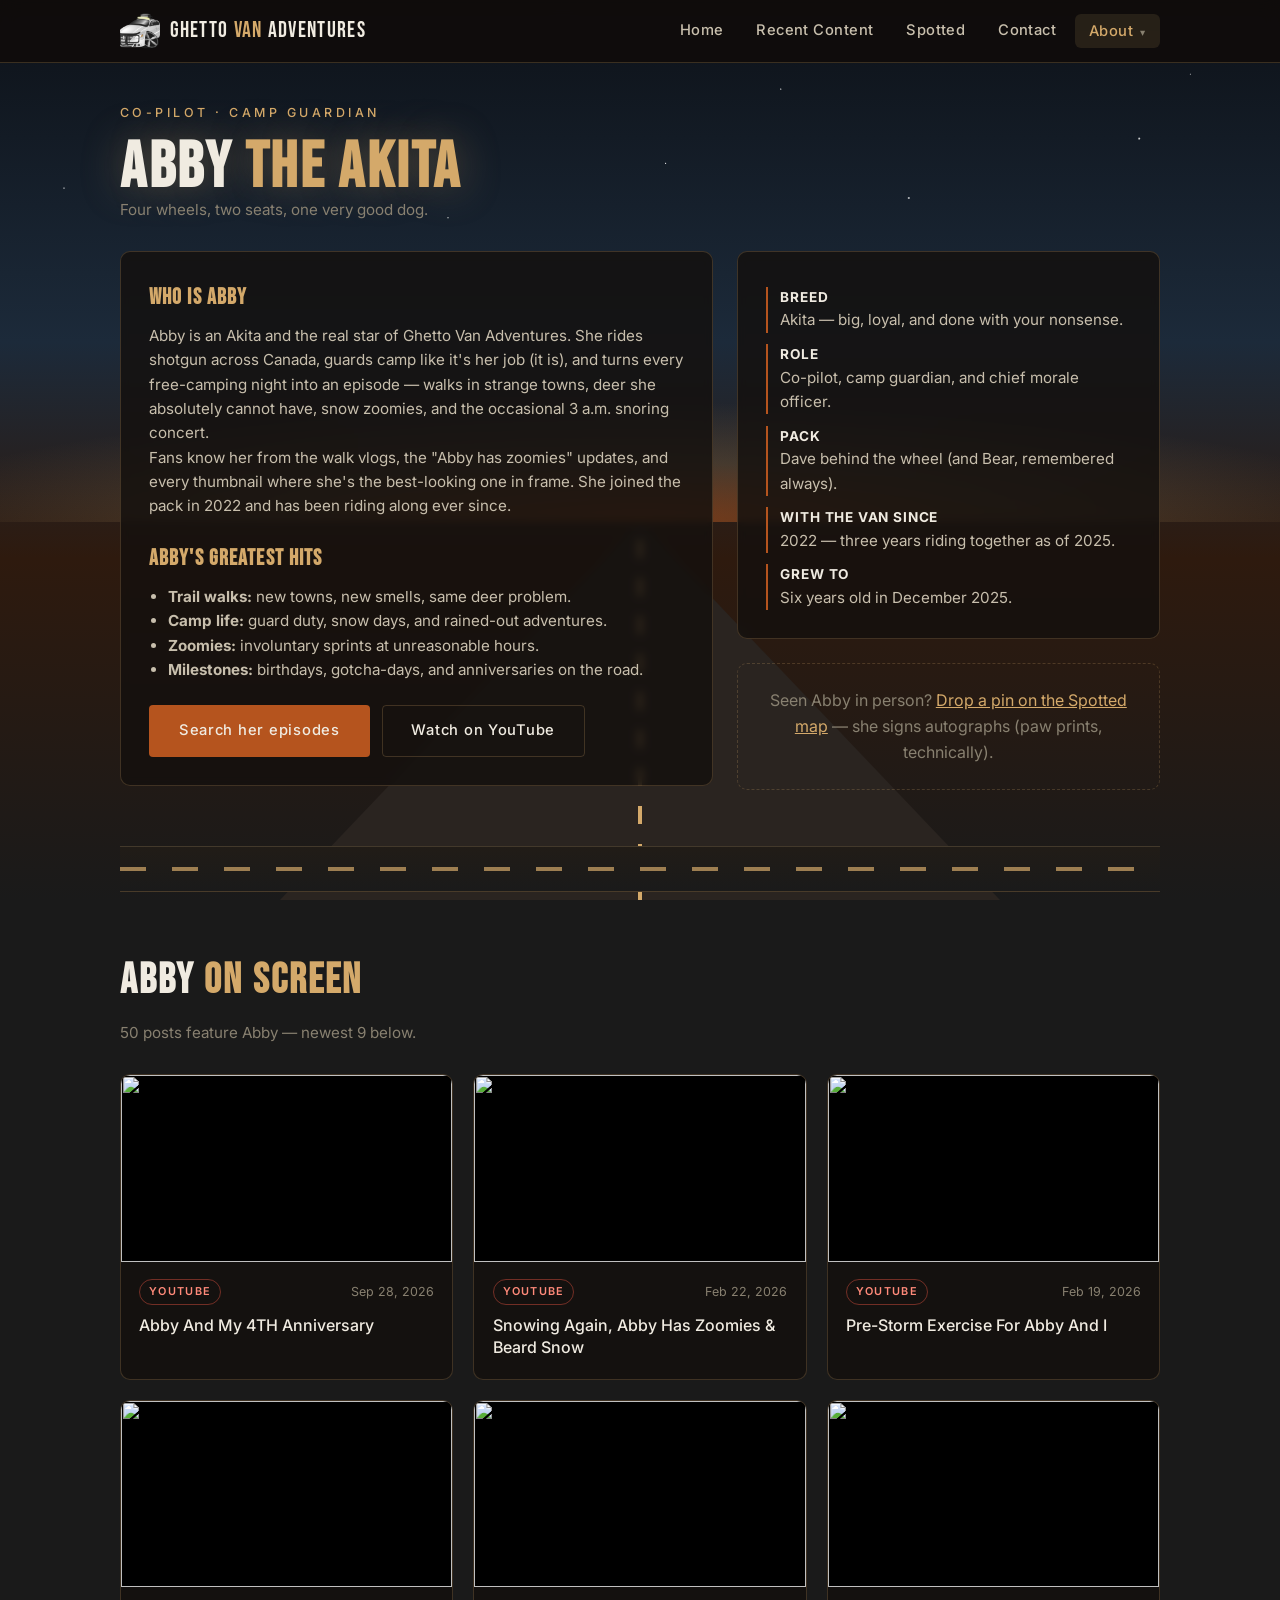
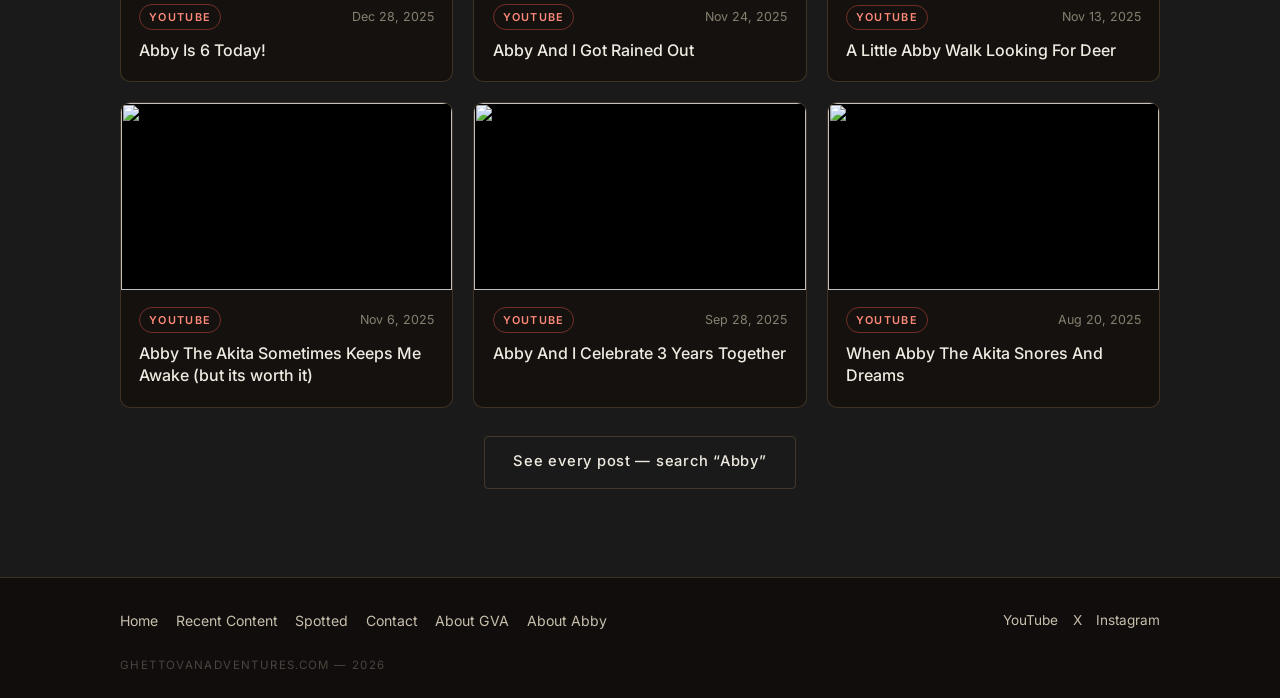
==== abby.html @ 5d5f2909 "Add feed search, Abby page, and About submenu - Recent Content: live search across titles/captions, " ====
<!DOCTYPE html>
<html lang="en">
<head>
  <meta charset="UTF-8" />
  <meta name="viewport" content="width=device-width, initial-scale=1.0" />
  <title>Abby the Akita — Ghetto Van Adventures</title>
  <meta name="description" content="Meet Abby the Akita — co-pilot, camp guardian and fan favourite of Ghetto Van Adventures, plus her best episodes from the road." />
  <link rel="preconnect" href="https://fonts.googleapis.com" />
  <link rel="preconnect" href="https://fonts.gstatic.com" crossorigin />
  <link href="https://fonts.googleapis.com/css2?family=Bebas+Neue&family=Inter:wght@400;500;600&display=swap" rel="stylesheet" />
  <link rel="stylesheet" href="assets/css/style.css" />
  <link rel="preconnect" href="https://i.ytimg.com" />
  <link rel="preload" href="posts.json" as="fetch" crossorigin />
</head>
<body>

  <!-- Moving road background, shared across the whole site -->
  <div class="road" aria-hidden="true">
    <div class="stars"></div>
    <div class="horizon"></div>
    <div class="tarmac"></div>
    <div class="dashes"></div>
  </div>

  <header class="site-header">
    <nav class="nav" aria-label="Main navigation">
      <a class="brand" href="index.html">
        <img src="logo-gva-small.png" alt="Ghetto Van Adventures logo" width="40" height="40" />
        <span>Ghetto <em>Van</em> Adventures</span>
      </a>
      <button class="nav-toggle" aria-expanded="false" aria-label="Toggle menu">&#9776;</button>
      <ul class="nav-links">
        <li><a href="index.html">Home</a></li>
        <li><a href="recent.html">Recent Content</a></li>
        <li><a href="spotted.html">Spotted</a></li>
        <li><a href="contact.html">Contact</a></li>
        <li class="has-sub">
          <button type="button" class="sub-toggle is-active" aria-expanded="false">About <span class="caret" aria-hidden="true">&#9662;</span></button>
          <ul class="sub-menu">
            <li><a href="about.html">About GVA</a></li>
            <li><a href="abby.html" aria-current="page">About Abby</a></li>
          </ul>
        </li>
      </ul>
    </nav>
  </header>

  <div class="page">
    <main class="wrap">
      <section class="block">
        <p class="kicker">Co-pilot · Camp guardian</p>
        <h1 class="display" style="font-size:clamp(2.6rem,7vw,4rem)">Abby <span>The Akita</span></h1>
        <p class="section-sub">Four wheels, two seats, one very good dog.</p>

        <div class="about-grid">
          <div class="panel">
            <h3>Who is Abby</h3>
            <p>
              Abby is an Akita and the real star of Ghetto Van Adventures. She rides
              shotgun across Canada, guards camp like it's her job (it is), and turns
              every free-camping night into an episode — walks in strange towns,
              deer she absolutely cannot have, snow zoomies, and the occasional
              3 a.m. snoring concert.
            </p>
            <p>
              Fans know her from the walk vlogs, the "Abby has zoomies" updates, and
              every thumbnail where she's the best-looking one in frame. She joined
              the pack in 2022 and has been riding along ever since.
            </p>
            <h3>Abby's greatest hits</h3>
            <ul>
              <li><strong>Trail walks:</strong> new towns, new smells, same deer problem.</li>
              <li><strong>Camp life:</strong> guard duty, snow days, and rained-out adventures.</li>
              <li><strong>Zoomies:</strong> involuntary sprints at unreasonable hours.</li>
              <li><strong>Milestones:</strong> birthdays, gotcha-days, and anniversaries on the road.</li>
            </ul>
            <div class="btn-row" style="justify-content:flex-start;margin-top:1.4rem">
              <a class="btn btn-primary" href="recent.html?q=Abby">Search her episodes</a>
              <a class="btn btn-ghost" href="https://www.youtube.com/@ghettovanadventures" target="_blank" rel="noopener noreferrer">Watch on YouTube</a>
            </div>
          </div>
          <div>
            <div class="panel">
              <ul class="fact-list">
                <li><strong>Breed</strong>Akita — big, loyal, and done with your nonsense.</li>
                <li><strong>Role</strong>Co-pilot, camp guardian, and chief morale officer.</li>
                <li><strong>Pack</strong>Dave behind the wheel (and Bear, remembered always).</li>
                <li><strong>With the van since</strong>2022 — three years riding together as of 2025.</li>
                <li><strong>Grew to</strong>Six years old in December 2025.</li>
              </ul>
            </div>
            <div class="coming-soon">
              Seen Abby in person? <a href="spotted.html">Drop a pin on the Spotted map</a> —
              she signs autographs (paw prints, technically).
            </div>
          </div>
        </div>
      </section>

      <div class="road-strip" aria-hidden="true"></div>

      <section class="block">
        <h2 class="section-title">Abby <span>On Screen</span></h2>
        <p class="section-sub" id="abby-count">Loading her episodes…</p>
        <div class="feed-grid" id="abby-grid" aria-live="polite">
          <div class="feed-empty">Loading Abby's episodes from the road…</div>
        </div>
        <div class="btn-row" style="margin-top:1.75rem">
          <a class="btn btn-ghost" href="recent.html?q=Abby">See every post — search &ldquo;Abby&rdquo;</a>
        </div>
      </section>
    </main>
  </div>

  <footer class="site-footer">
    <div class="footer-inner">
      <nav aria-label="Footer">
        <a href="index.html">Home</a>
        <a href="recent.html">Recent Content</a>
        <a href="spotted.html">Spotted</a>
        <a href="contact.html">Contact</a>
        <a href="about.html">About GVA</a>
        <a href="abby.html" aria-current="page">About Abby</a>
      </nav>
      <div class="footer-social">
        <a href="https://www.youtube.com/@ghettovanadventures" target="_blank" rel="noopener noreferrer">YouTube</a>
        <a href="https://x.com/ghetto_van" target="_blank" rel="noopener noreferrer">X</a>
        <a href="https://www.instagram.com/ghettovanadventures/" target="_blank" rel="noopener noreferrer">Instagram</a>
      </div>
      <p class="copyright">GhettoVanAdventures.com &mdash; <span data-year>2026</span></p>
    </div>
  </footer>

  <script src="assets/js/site.js"></script>
  <script src="assets/js/abby.js"></script>
</body>
</html>
---- assets/css/style.css ----
/* ============================================================
   Ghetto Van Adventures — shared stylesheet
   Palette + moving-road motif carried over from the original
   single-page site. Add new pages by copying the header/footer
   blocks in index.html and linking them in the <nav> below.
   ============================================================ */

*, *::before, *::after { box-sizing: border-box; margin: 0; padding: 0; }

:root {
  --dust:     #D4A96A;   /* worn desert amber */
  --rust:     #B5541E;   /* road-sign rust */
  --rust-hi:  #cc6025;
  --asphalt:  #1A1A1A;   /* night highway */
  --panel:    rgba(20, 17, 14, 0.82);
  --panel-solid: #211c17;
  --offwhite: #F0EBE1;   /* sun-bleached paper */
  --muted:    #c8bfad;
  --fog:      #888070;   /* distant ridge */
  --line:     rgba(212, 169, 106, 0.22);
  --radius:   10px;
  --max:      1080px;
}

html { scroll-behavior: smooth; }

body {
  background: var(--asphalt);
  color: var(--offwhite);
  font-family: 'Inter', system-ui, -apple-system, sans-serif;
  min-height: 100vh;
  line-height: 1.6;
  position: relative;
}

img { max-width: 100%; display: block; }
a { color: var(--dust); }
::selection { background: var(--rust); color: #fff; }

/* ============================================================
   Moving road background (kept from the original site).
   Fixed full-page layer; content scrolls above it.
   ============================================================ */
.road {
  position: fixed;
  inset: 0;
  z-index: 0;
  overflow: hidden;
  pointer-events: none;
}

.road::before {
  content: '';
  position: absolute;
  inset: 0;
  background: linear-gradient(
    to bottom,
    #0d1117 0%,
    #1c2a3a 38%,
    #2e1a0e 62%,
    #1A1A1A 100%
  );
}

.road .stars {
  position: absolute;
  top: 0; left: 0;
  width: 100%; height: 55%;
  background-image:
    radial-gradient(1px 1px at 12% 8%, #fff 0%, transparent 100%),
    radial-gradient(1px 1px at 28% 22%, #fff 0%, transparent 100%),
    radial-gradient(1.5px 1.5px at 44% 5%, #fff 0%, transparent 100%),
    radial-gradient(1px 1px at 61% 18%, #fff 0%, transparent 100%),
    radial-gradient(1px 1px at 77% 10%, #fff 0%, transparent 100%),
    radial-gradient(1.5px 1.5px at 89% 28%, #fff 0%, transparent 100%),
    radial-gradient(1px 1px at 5% 38%, #fff 0%, transparent 100%),
    radial-gradient(1px 1px at 52% 33%, #fff 0%, transparent 100%),
    radial-gradient(1px 1px at 35% 44%, #fff 0%, transparent 100%),
    radial-gradient(1.5px 1.5px at 71% 40%, #fff 0%, transparent 100%),
    radial-gradient(1px 1px at 19% 52%, rgba(255,255,255,0.4) 0%, transparent 100%),
    radial-gradient(1px 1px at 93% 15%, rgba(255,255,255,0.6) 0%, transparent 100%);
}

.road .horizon {
  position: absolute;
  bottom: 42%; left: 0; width: 100%;
  height: 120px;
  background: radial-gradient(ellipse 60% 100% at 50% 100%,
    rgba(181, 84, 30, 0.55) 0%,
    rgba(212, 169, 106, 0.18) 50%,
    transparent 100%
  );
}

.road .tarmac {
  position: absolute;
  bottom: 0; left: 50%;
  transform: translateX(-50%);
  width: 0;
  height: 0;
  border-left:  360px solid transparent;
  border-right: 360px solid transparent;
  border-bottom: 42vh solid #2a2420;
}

.road .dashes {
  position: absolute;
  bottom: 0; left: 50%;
  transform: translateX(-50%);
  width: 6px;
  height: 42vh;
  display: flex;
  flex-direction: column-reverse;
  align-items: center;
  overflow: hidden;
}

.road .dashes::before {
  content: '';
  display: block;
  width: 4px;
  height: 100%;
  background: repeating-linear-gradient(
    to top,
    var(--dust) 0px,
    var(--dust) 18px,
    transparent 18px,
    transparent 38px
  );
  animation: road-scroll 1.4s linear infinite;
}

@keyframes road-scroll {
  from { background-position: 0 0; }
  to   { background-position: 0 -38px; }
}

/* Slim animated road divider — the motif reused inside pages */
.road-strip {
  position: relative;
  height: 46px;
  overflow: hidden;
  border-top: 1px solid var(--line);
  border-bottom: 1px solid var(--line);
  background: linear-gradient(to bottom, #211c17, #1A1A1A);
}
.road-strip::before {
  content: '';
  position: absolute;
  left: 0; right: 0;
  top: 50%;
  height: 4px;
  transform: translateY(-50%);
  background: repeating-linear-gradient(
    to right,
    var(--dust) 0px,
    var(--dust) 26px,
    transparent 26px,
    transparent 52px
  );
  opacity: 0.7;
  animation: strip-scroll 2.2s linear infinite;
}
@keyframes strip-scroll {
  from { background-position: 0 0; }
  to   { background-position: -52px 0; }
}

/* ============================================================
   Header / nav (edit links here when adding pages)
   ============================================================ */
.site-header {
  position: sticky;
  top: 0;
  z-index: 50;
  background: rgba(16, 13, 11, 0.92);
  backdrop-filter: blur(8px);
  border-bottom: 1px solid var(--line);
}

.nav {
  max-width: var(--max);
  margin: 0 auto;
  padding: 0.7rem 1.25rem;
  display: flex;
  align-items: center;
  gap: 1rem;
}

.brand {
  display: flex;
  align-items: center;
  gap: 0.6rem;
  text-decoration: none;
  color: var(--offwhite);
  margin-right: auto;
}
.brand img { width: 40px; height: 40px; object-fit: contain; }
.brand span {
  font-family: 'Bebas Neue', sans-serif;
  font-size: 1.35rem;
  letter-spacing: 0.06em;
}
.brand span em { color: var(--dust); font-style: normal; }

.nav-links {
  display: flex;
  align-items: center;
  gap: 0.25rem;
  list-style: none;
}
.nav-links a {
  display: block;
  padding: 0.5rem 0.9rem;
  border-radius: 6px;
  text-decoration: none;
  color: var(--muted);
  font-size: 0.92rem;
  font-weight: 500;
  letter-spacing: 0.03em;
}
.nav-links a:hover { color: var(--offwhite); background: rgba(212, 169, 106, 0.1); }
.nav-links a[aria-current="page"] { color: var(--dust); background: rgba(212, 169, 106, 0.12); }

/* Submenu parent (About → About GVA / About Abby).
   Desktop: hover opens it; the button click (touch + keyboard) toggles it.
   site.js handles open state, outside-click and Escape. */
.has-sub { position: relative; }
.sub-toggle {
  display: block;
  padding: 0.5rem 0.9rem;
  border: 0;
  background: none;
  border-radius: 6px;
  color: var(--muted);
  font-family: inherit;
  font-size: 0.92rem;
  font-weight: 500;
  letter-spacing: 0.03em;
  cursor: pointer;
  text-align: left;
}
.sub-toggle:hover { color: var(--offwhite); background: rgba(212, 169, 106, 0.1); }
.sub-toggle.is-active { color: var(--dust); background: rgba(212, 169, 106, 0.12); }
.sub-toggle:focus-visible { outline: 2px solid var(--rust); outline-offset: 1px; }
.caret { font-size: 0.7em; color: var(--fog); margin-left: 0.15rem; }
.sub-menu {
  list-style: none;
  position: absolute;
  /* Flush to the nav item (no dead gap) so desktop :hover isn't dropped
     while the pointer travels down into the menu. Right-aligned because
     "About" is the last nav item, keeping the panel on-screen. */
  top: 100%;
  right: 0;
  min-width: 175px;
  background: rgba(16, 13, 11, 0.98);
  border: 1px solid var(--line);
  border-radius: 8px;
  padding: 0.35rem;
  display: none;
  z-index: 60;
}
.sub-menu a {
  display: block;
  padding: 0.5rem 0.8rem;
  border-radius: 6px;
  text-decoration: none;
  color: var(--muted);
  font-size: 0.92rem;
  font-weight: 500;
  letter-spacing: 0.03em;
  white-space: nowrap;
}
.sub-menu a:hover { color: var(--offwhite); background: rgba(212, 169, 106, 0.1); }
.sub-menu a[aria-current="page"] { color: var(--dust); background: rgba(212, 169, 106, 0.12); }
.has-sub.open .sub-menu { display: block; }
@media (min-width: 601px) {
  .has-sub:hover .sub-menu { display: block; }
}

.nav-toggle {
  display: none;
  background: none;
  border: 1px solid var(--line);
  border-radius: 6px;
  color: var(--offwhite);
  font-size: 1.2rem;
  padding: 0.3rem 0.65rem;
  cursor: pointer;
}

/* ============================================================
   Layout
   ============================================================ */
.page { position: relative; z-index: 1; }
.wrap { max-width: var(--max); margin: 0 auto; padding: 0 1.25rem; }

.hero {
  text-align: center;
  padding: 5rem 1.25rem 4rem;
  max-width: 640px;
  margin: 0 auto;
}
.hero .van-logo {
  width: 150px;
  height: 150px;
  object-fit: contain;
  margin: 0 auto 1.2rem;
  filter: drop-shadow(0 4px 18px rgba(212, 169, 106, 0.4));
  animation: bob 3.2s ease-in-out infinite;
}
@keyframes bob {
  0%, 100% { transform: translateY(0); }
  50%      { transform: translateY(-6px); }
}

.kicker {
  font-size: 0.78rem;
  font-weight: 500;
  letter-spacing: 0.28em;
  text-transform: uppercase;
  color: var(--dust);
  margin-bottom: 1rem;
}

h1.display {
  font-family: 'Bebas Neue', sans-serif;
  font-size: clamp(3rem, 10vw, 5.5rem);
  letter-spacing: 0.04em;
  line-height: 0.92;
  text-shadow: 0 0 40px rgba(212, 169, 106, 0.35);
}
h1.display span { color: var(--dust); }

.tagline {
  margin: 1.1rem auto 0;
  font-size: 0.85rem;
  font-weight: 500;
  letter-spacing: 0.22em;
  text-transform: uppercase;
  color: var(--fog);
}

.lede {
  margin-top: 1.2rem;
  color: var(--muted);
  font-size: 1.02rem;
  line-height: 1.7;
}

.btn-row { display: flex; gap: 0.75rem; justify-content: center; flex-wrap: wrap; margin-top: 2rem; }

.btn {
  display: inline-flex;
  align-items: center;
  gap: 0.55rem;
  padding: 0.85rem 1.8rem;
  border-radius: 4px;
  font-size: 0.92rem;
  font-weight: 500;
  letter-spacing: 0.05em;
  text-decoration: none;
  border: 1px solid transparent;
  cursor: pointer;
  transition: background 0.2s, transform 0.15s, border-color 0.2s;
}
.btn-primary { background: var(--rust); color: var(--offwhite); }
.btn-primary:hover { background: var(--rust-hi); transform: translateY(-2px); }
.btn-ghost {
  background: transparent;
  color: var(--offwhite);
  border-color: var(--line);
}
.btn-ghost:hover { border-color: var(--dust); transform: translateY(-2px); }

.scroll-cue {
  margin-top: 3rem;
  color: var(--fog);
  font-size: 0.72rem;
  letter-spacing: 0.24em;
  text-transform: uppercase;
}
.scroll-cue::after {
  content: '';
  display: block;
  width: 1px; height: 44px;
  margin: 0.7rem auto 0;
  background: linear-gradient(to bottom, var(--dust), transparent);
}

section.block { padding: 3.5rem 0; }
section.block:first-of-type { padding-top: 2.5rem; }

h2.section-title {
  font-family: 'Bebas Neue', sans-serif;
  font-size: clamp(1.9rem, 5vw, 2.6rem);
  letter-spacing: 0.05em;
  margin-bottom: 0.4rem;
}
h2.section-title span { color: var(--dust); }
.section-sub { color: var(--fog); font-size: 0.95rem; margin-bottom: 1.8rem; }

.panel {
  background: var(--panel);
  border: 1px solid var(--line);
  border-radius: var(--radius);
  padding: 1.75rem;
  backdrop-filter: blur(4px);
}

/* Two-column feature layout */
.split { display: grid; grid-template-columns: 1fr 1fr; gap: 1.5rem; align-items: start; }
.video-frame {
  position: relative;
  aspect-ratio: 16 / 9;
  border-radius: var(--radius);
  overflow: hidden;
  border: 1px solid var(--line);
  background: #000;
}
.video-frame iframe { position: absolute; inset: 0; width: 100%; height: 100%; border: 0; }

/* Social cards */
.social-grid { display: grid; grid-template-columns: repeat(3, 1fr); gap: 1.25rem; }
.social-card {
  background: var(--panel);
  border: 1px solid var(--line);
  border-radius: var(--radius);
  padding: 1.6rem 1.4rem;
  text-decoration: none;
  color: var(--offwhite);
  display: flex;
  flex-direction: column;
  gap: 0.6rem;
  transition: transform 0.15s, border-color 0.2s;
}
.social-card:hover { transform: translateY(-3px); border-color: var(--dust); }
.social-card .handle { color: var(--dust); font-size: 0.85rem; font-weight: 500; }
.social-card h3 { font-family: 'Bebas Neue', sans-serif; font-size: 1.5rem; letter-spacing: 0.05em; }
.social-card p { color: var(--muted); font-size: 0.92rem; }
.social-card .go { margin-top: auto; padding-top: 0.6rem; font-size: 0.85rem; font-weight: 500; letter-spacing: 0.08em; text-transform: uppercase; }

/* ============================================================
   Recent Content feed
   ============================================================ */
.feed-controls {
  display: flex;
  gap: 1rem;
  flex-wrap: wrap;
  align-items: end;
  margin-bottom: 1.5rem;
}
.control { display: flex; flex-direction: column; gap: 0.35rem; }
.control label {
  font-size: 0.72rem;
  letter-spacing: 0.18em;
  text-transform: uppercase;
  color: var(--fog);
}
.control select {
  background: var(--panel-solid);
  color: var(--offwhite);
  border: 1px solid var(--line);
  border-radius: 6px;
  padding: 0.6rem 0.8rem;
  font-size: 0.92rem;
  min-width: 210px;
  cursor: pointer;
}
.control select:focus { outline: 2px solid var(--rust); outline-offset: 1px; }
.control input[type="search"] {
  background: var(--panel-solid);
  color: var(--offwhite);
  border: 1px solid var(--line);
  border-radius: 6px;
  padding: 0.6rem 0.8rem;
  font: inherit;
  font-size: 0.92rem;
  min-width: 230px;
}
.control input[type="search"]::placeholder { color: var(--fog); }
.control input[type="search"]:focus-visible {
  outline: 2px solid var(--rust);
  outline-offset: 1px;
  border-color: var(--rust);
}
.control-search { flex: 1 1 230px; max-width: 340px; }
.control-search input { width: 100%; }
.feed-meta { margin-left: auto; color: var(--fog); font-size: 0.85rem; align-self: center; }

/* Contact form */
.contact-form { display: flex; flex-direction: column; gap: 1.1rem; }
.field { display: flex; flex-direction: column; gap: 0.35rem; }
.field label {
  font-size: 0.72rem;
  letter-spacing: 0.18em;
  text-transform: uppercase;
  color: var(--fog);
}
.field input,
.field textarea {
  background: var(--panel-solid);
  color: var(--offwhite);
  border: 1px solid var(--line);
  border-radius: 6px;
  padding: 0.7rem 0.85rem;
  font: inherit;
  font-size: 0.95rem;
  width: 100%;
}
.field textarea { min-height: 150px; resize: vertical; }
.field input:focus-visible,
.field textarea:focus-visible {
  outline: 2px solid var(--rust);
  outline-offset: 1px;
  border-color: var(--rust);
}
.form-note {
  border: 1px solid var(--dust);
  background: rgba(212, 169, 106, 0.1);
  border-radius: var(--radius);
  padding: 1rem 1.25rem;
  color: var(--offwhite);
  margin-bottom: 1.25rem;
}
.form-note[hidden] { display: none; }
.contact-alt { margin-top: 1.4rem; color: var(--muted); font-size: 0.92rem; }
.form-note.form-error { border-color: #b5502e; background: rgba(181, 80, 46, 0.12); }

/* Spotted map */
#spotted-map {
  height: 420px;
  border-radius: var(--radius);
  border: 1px solid var(--line);
  position: relative;
  z-index: 1; /* keep Leaflet panes below the sticky header */
}
.leaflet-container { background: #141110; font-family: inherit; }
.leaflet-popup-content-wrapper {
  background: var(--panel-solid);
  color: var(--offwhite);
  border: 1px solid var(--line);
  border-radius: 8px;
}
.leaflet-popup-content { font-size: 0.88rem; line-height: 1.55; margin: 0.9rem 1.1rem; }
.leaflet-popup-content a { color: var(--dust); }
.leaflet-popup-tip { background: var(--panel-solid); border: 1px solid var(--line); }
.spot-coords-row {
  display: flex;
  justify-content: space-between;
  align-items: baseline;
  gap: 1rem;
  flex-wrap: wrap;
  color: var(--muted);
  font-size: 0.9rem;
}
.link-btn {
  background: none;
  border: none;
  color: var(--dust);
  font: inherit;
  font-size: 0.85rem;
  cursor: pointer;
  padding: 0;
  text-decoration: underline;
}
.privacy-note { color: var(--fog); font-size: 0.85rem; }
@media (max-width: 600px) {
  #spotted-map { height: 320px; }
}

.feed-grid { display: grid; grid-template-columns: repeat(3, 1fr); gap: 1.25rem; }
.post-card {
  background: var(--panel);
  border: 1px solid var(--line);
  border-radius: var(--radius);
  overflow: hidden;
  display: flex;
  flex-direction: column;
  transition: transform 0.15s, border-color 0.2s;
}
.post-card:hover { transform: translateY(-3px); border-color: var(--dust); }
.post-thumb { aspect-ratio: 16 / 9; background: #000; overflow: hidden; position: relative; }
/* Brief shimmer while the thumbnail loads (stops on its own) */
.post-thumb:not(.placeholder) { animation: thumb-pulse 1.2s ease-in-out 4; }
@keyframes thumb-pulse {
  0%, 100% { background-color: #141110; }
  50%       { background-color: #2b241c; }
}
.post-thumb img { width: 100%; height: 100%; object-fit: cover; }
/* Thumbnail wrapped in a plain link (Abby page) instead of a play facade */
a.post-thumb { display: block; color: inherit; }
a.post-thumb img { transition: opacity 0.2s; }
a.post-thumb:hover img { opacity: 0.8; }
.post-thumb iframe { position: absolute; inset: 0; width: 100%; height: 100%; border: 0; }
/* Inline playback facade: play button over the thumbnail */
.play-btn {
  position: absolute;
  inset: 0;
  margin: auto;
  width: 64px;
  height: 64px;
  border-radius: 50%;
  border: 2px solid rgba(240, 235, 225, 0.9);
  background: rgba(181, 84, 30, 0.85);
  cursor: pointer;
  display: flex;
  align-items: center;
  justify-content: center;
  transition: transform 0.15s, background 0.2s;
}
.play-btn:hover, .play-btn:focus-visible { background: var(--rust-hi); transform: scale(1.08); }
.play-btn:focus-visible { outline: 2px solid var(--dust); outline-offset: 2px; }
.play-btn svg { width: 24px; height: 24px; fill: #fff; margin-left: 3px; }
.post-thumb.playable img { transition: opacity 0.2s; }
.post-thumb.playable:hover img { opacity: 0.85; }
/* Background-preloading player: invisible + untouchable until ready,
   thumbnail facade stays visible meanwhile for instant perceived speed */
.post-thumb .yt-preload {
  position: absolute; inset: 0;
  width: 100%; height: 100%; border: 0;
  opacity: 0; transition: opacity 0.3s;
  pointer-events: none;
}
.post-thumb.player-ready .yt-preload { opacity: 1; pointer-events: auto; }
.post-thumb.player-ready img, .post-thumb.player-ready .play-btn { display: none; }
.post-thumb.placeholder {
  display: flex; align-items: center; justify-content: center;
  font-family: 'Bebas Neue', sans-serif; font-size: 2rem; letter-spacing: 0.06em;
  color: var(--dust); background: linear-gradient(135deg, #241a10, #1A1A1A);
}
.post-body { padding: 1.1rem 1.15rem 1.25rem; display: flex; flex-direction: column; gap: 0.55rem; flex: 1; }
.post-top { display: flex; align-items: center; gap: 0.5rem; }
.badge {
  font-size: 0.68rem;
  font-weight: 600;
  letter-spacing: 0.12em;
  text-transform: uppercase;
  padding: 0.2rem 0.55rem;
  border-radius: 20px;
  border: 1px solid var(--line);
}
.badge.youtube { color: #ff8a7a; border-color: rgba(255, 90, 70, 0.4); }
.badge.x { color: #9ecfff; border-color: rgba(120, 180, 255, 0.35); }
.badge.instagram { color: #f0a6d8; border-color: rgba(240, 120, 200, 0.35); }
.post-date { margin-left: auto; font-size: 0.78rem; color: var(--fog); }
.post-body h3 { font-size: 1rem; line-height: 1.4; font-weight: 500; }
.post-body h3 a { color: var(--offwhite); text-decoration: none; }
.post-body h3 a:hover { color: var(--dust); }
.post-body p.excerpt { color: var(--muted); font-size: 0.88rem; flex: 1; }
.post-link { font-size: 0.82rem; font-weight: 600; letter-spacing: 0.06em; text-transform: uppercase; text-decoration: none; }
.post-link:hover { text-decoration: underline; }

.feed-empty, .feed-error {
  grid-column: 1 / -1;
  text-align: center;
  padding: 3rem 1rem;
  color: var(--muted);
  background: var(--panel);
  border: 1px dashed var(--line);
  border-radius: var(--radius);
}

.feed-grid { scroll-margin-top: 90px; }

/* Numbered pagination */
.pager {
  display: flex;
  gap: 0.4rem;
  justify-content: center;
  align-items: center;
  flex-wrap: wrap;
  margin-top: 1.75rem;
}
.pager[hidden] { display: none; }
.page-btn {
  min-width: 2.4rem;
  padding: 0.5rem 0.7rem;
  background: var(--panel-solid);
  color: var(--muted);
  border: 1px solid var(--line);
  border-radius: 6px;
  font-size: 0.9rem;
  font-weight: 500;
  cursor: pointer;
  transition: color 0.15s, border-color 0.2s, background 0.2s;
}
.page-btn:hover:not(:disabled) { color: var(--offwhite); border-color: var(--dust); }
.page-btn:focus-visible { outline: 2px solid var(--rust); outline-offset: 1px; }
.page-btn.active { background: var(--rust); border-color: var(--rust); color: #fff; }
.page-btn:disabled { opacity: 0.35; cursor: default; }
.page-gap { color: var(--fog); padding: 0 0.2rem; }
/* Jump-to-page control */
.page-jump { display: inline-flex; align-items: center; gap: 0.4rem; margin-left: 0.6rem; }
.page-jump-label { font-size: 0.85rem; color: var(--fog); white-space: nowrap; }
.page-jump-input {
  width: 4.2rem;
  padding: 0.5rem 0.4rem 0.5rem 0.6rem;
  background: var(--panel-solid);
  color: var(--offwhite);
  border: 1px solid var(--line);
  border-radius: 6px;
  font-size: 0.9rem;
}
.page-jump-input:focus-visible { outline: 2px solid var(--rust); outline-offset: 1px; }
.page-go { min-width: 0; }

/* Live embeds */
.embed-grid { display: grid; grid-template-columns: 1fr 1fr; gap: 1.5rem; align-items: start; }
.x-timeline { max-height: 600px; overflow-y: auto; border-radius: var(--radius); }

/* About page */
.about-grid { display: grid; grid-template-columns: 1.4fr 1fr; gap: 1.5rem; align-items: start; }
.about-grid h3 {
  font-family: 'Bebas Neue', sans-serif;
  font-size: 1.4rem;
  letter-spacing: 0.05em;
  margin: 1.4rem 0 0.5rem;
  color: var(--dust);
}
.about-grid h3:first-child { margin-top: 0; }
.about-grid p, .about-grid li { color: var(--muted); font-size: 0.95rem; }
.about-grid ul { padding-left: 1.2rem; margin-top: 0.4rem; }
.fact-list { list-style: none; padding: 0 !important; display: flex; flex-direction: column; gap: 0.7rem; }
.fact-list li { border-left: 2px solid var(--rust); padding-left: 0.8rem; }
.fact-list strong { color: var(--offwhite); display: block; font-size: 0.85rem; letter-spacing: 0.06em; text-transform: uppercase; }
.coming-soon {
  margin-top: 1.5rem;
  border: 1px dashed var(--line);
  border-radius: var(--radius);
  padding: 1.5rem;
  text-align: center;
  color: var(--fog);
}

/* Footer */
.site-footer {
  position: relative;
  z-index: 1;
  border-top: 1px solid var(--line);
  background: rgba(16, 13, 11, 0.92);
  margin-top: 2rem;
}
.footer-inner {
  max-width: var(--max);
  margin: 0 auto;
  padding: 2rem 1.25rem 1.5rem;
  display: flex;
  gap: 1.5rem;
  flex-wrap: wrap;
  align-items: center;
  justify-content: space-between;
}
.footer-inner nav { display: flex; gap: 1.1rem; flex-wrap: wrap; }
.footer-inner nav a { color: var(--muted); text-decoration: none; font-size: 0.88rem; }
.footer-inner nav a:hover { color: var(--dust); }
.footer-social { display: flex; gap: 0.9rem; }
.footer-social a { color: var(--muted); text-decoration: none; font-size: 0.85rem; }
.footer-social a:hover { color: var(--dust); }
.copyright { width: 100%; color: #4a453e; font-size: 0.72rem; letter-spacing: 0.12em; text-transform: uppercase; }

/* Responsive */
@media (max-width: 860px) {
  .split, .about-grid, .embed-grid { grid-template-columns: 1fr; }
  .social-grid, .feed-grid { grid-template-columns: 1fr 1fr; }
  .feed-meta { margin-left: 0; }
}
@media (max-width: 600px) {
  .social-grid, .feed-grid { grid-template-columns: 1fr; }
  .nav-toggle { display: block; }
  .nav-links {
    display: none;
    position: absolute;
    top: 100%; left: 0; right: 0;
    flex-direction: column;
    align-items: stretch;
    background: rgba(16, 13, 11, 0.98);
    border-bottom: 1px solid var(--line);
    padding: 0.5rem 1rem 1rem;
  }
  .nav-links.open { display: flex; }
  .sub-toggle { width: 100%; }
  .caret { float: right; margin-top: 0.3rem; }
  .sub-menu {
    position: static;
    background: none;
    border: 0;
    border-left: 1px solid var(--line);
    border-radius: 0;
    padding: 0 0 0.3rem 0.75rem;
    margin-top: 0.2rem;
    min-width: 0;
  }
  .hero { padding-top: 3.5rem; }
}

@media (prefers-reduced-motion: reduce) {
  .road .dashes::before, .road-strip::before { animation: none; }
  .hero .van-logo { animation: none; }
  .post-thumb { animation: none; }
  html { scroll-behavior: auto; }
}
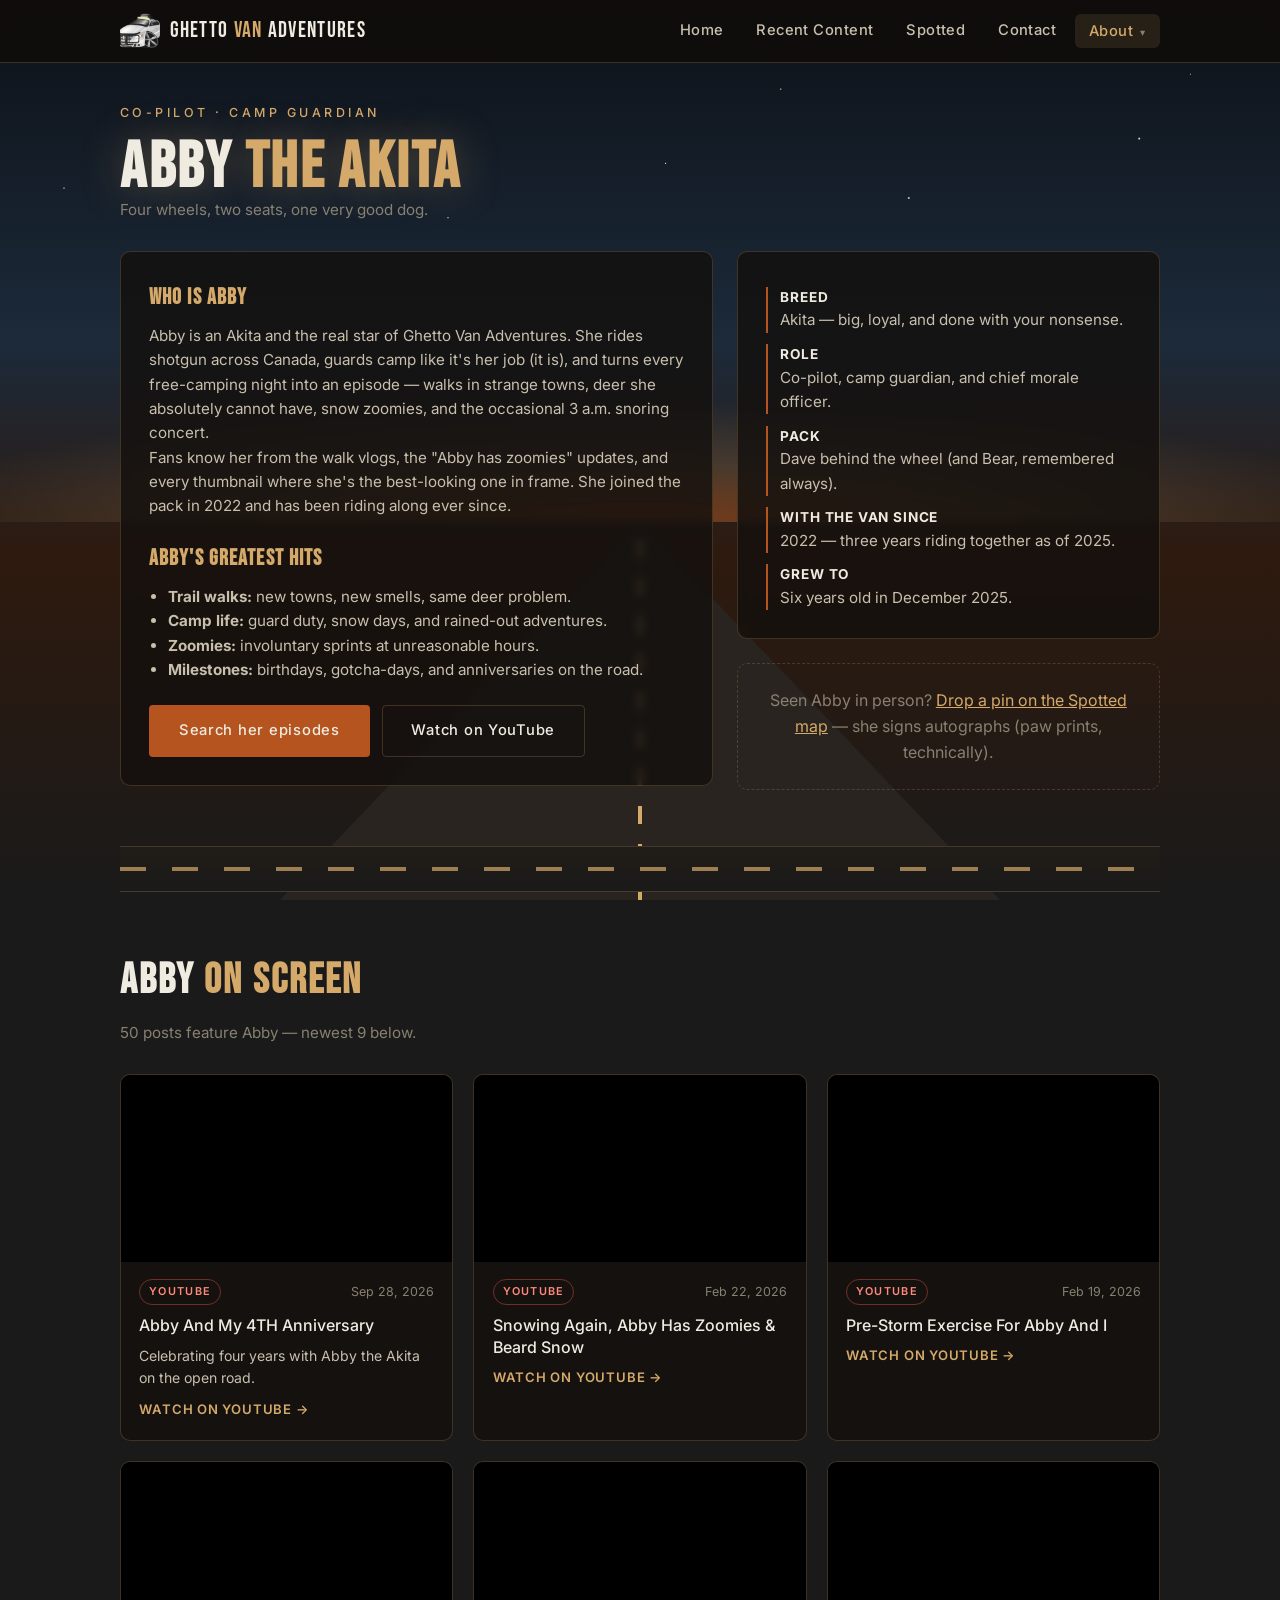
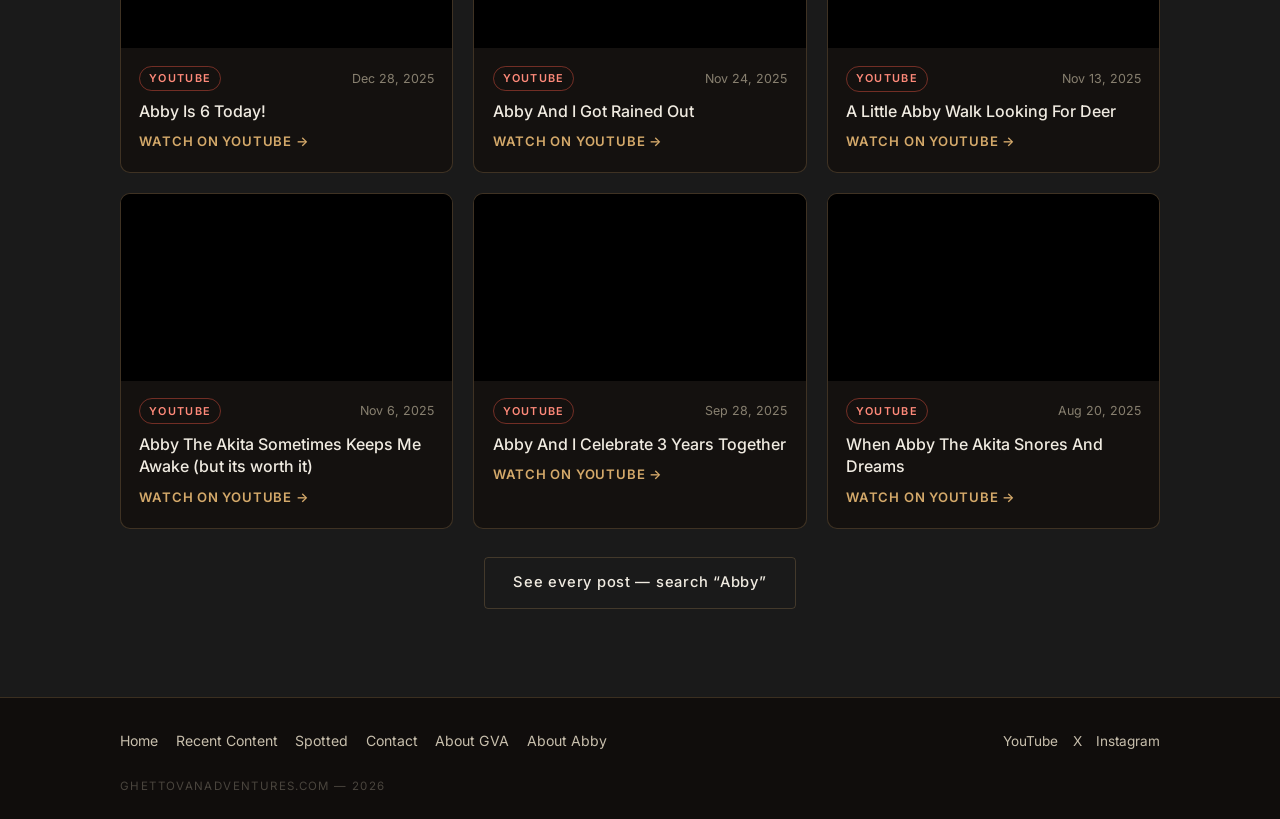
==== commit 6c130118: "Play Abby videos inline and show descriptions on abby.html Make the videos on abby.html play on the " ====
--- a/abby.html
+++ b/abby.html
@@ -9,7 +9,10 @@
   <link rel="preconnect" href="https://fonts.gstatic.com" crossorigin />
   <link href="https://fonts.googleapis.com/css2?family=Bebas+Neue&family=Inter:wght@400;500;600&display=swap" rel="stylesheet" />
   <link rel="stylesheet" href="assets/css/style.css" />
+  <!-- Early connections for the YouTube players + thumbnails -->
+  <link rel="preconnect" href="https://www.youtube-nocookie.com" />
   <link rel="preconnect" href="https://i.ytimg.com" />
+  <link rel="preconnect" href="https://s.ytimg.com" />
   <link rel="preload" href="posts.json" as="fetch" crossorigin />
 </head>
 <body>
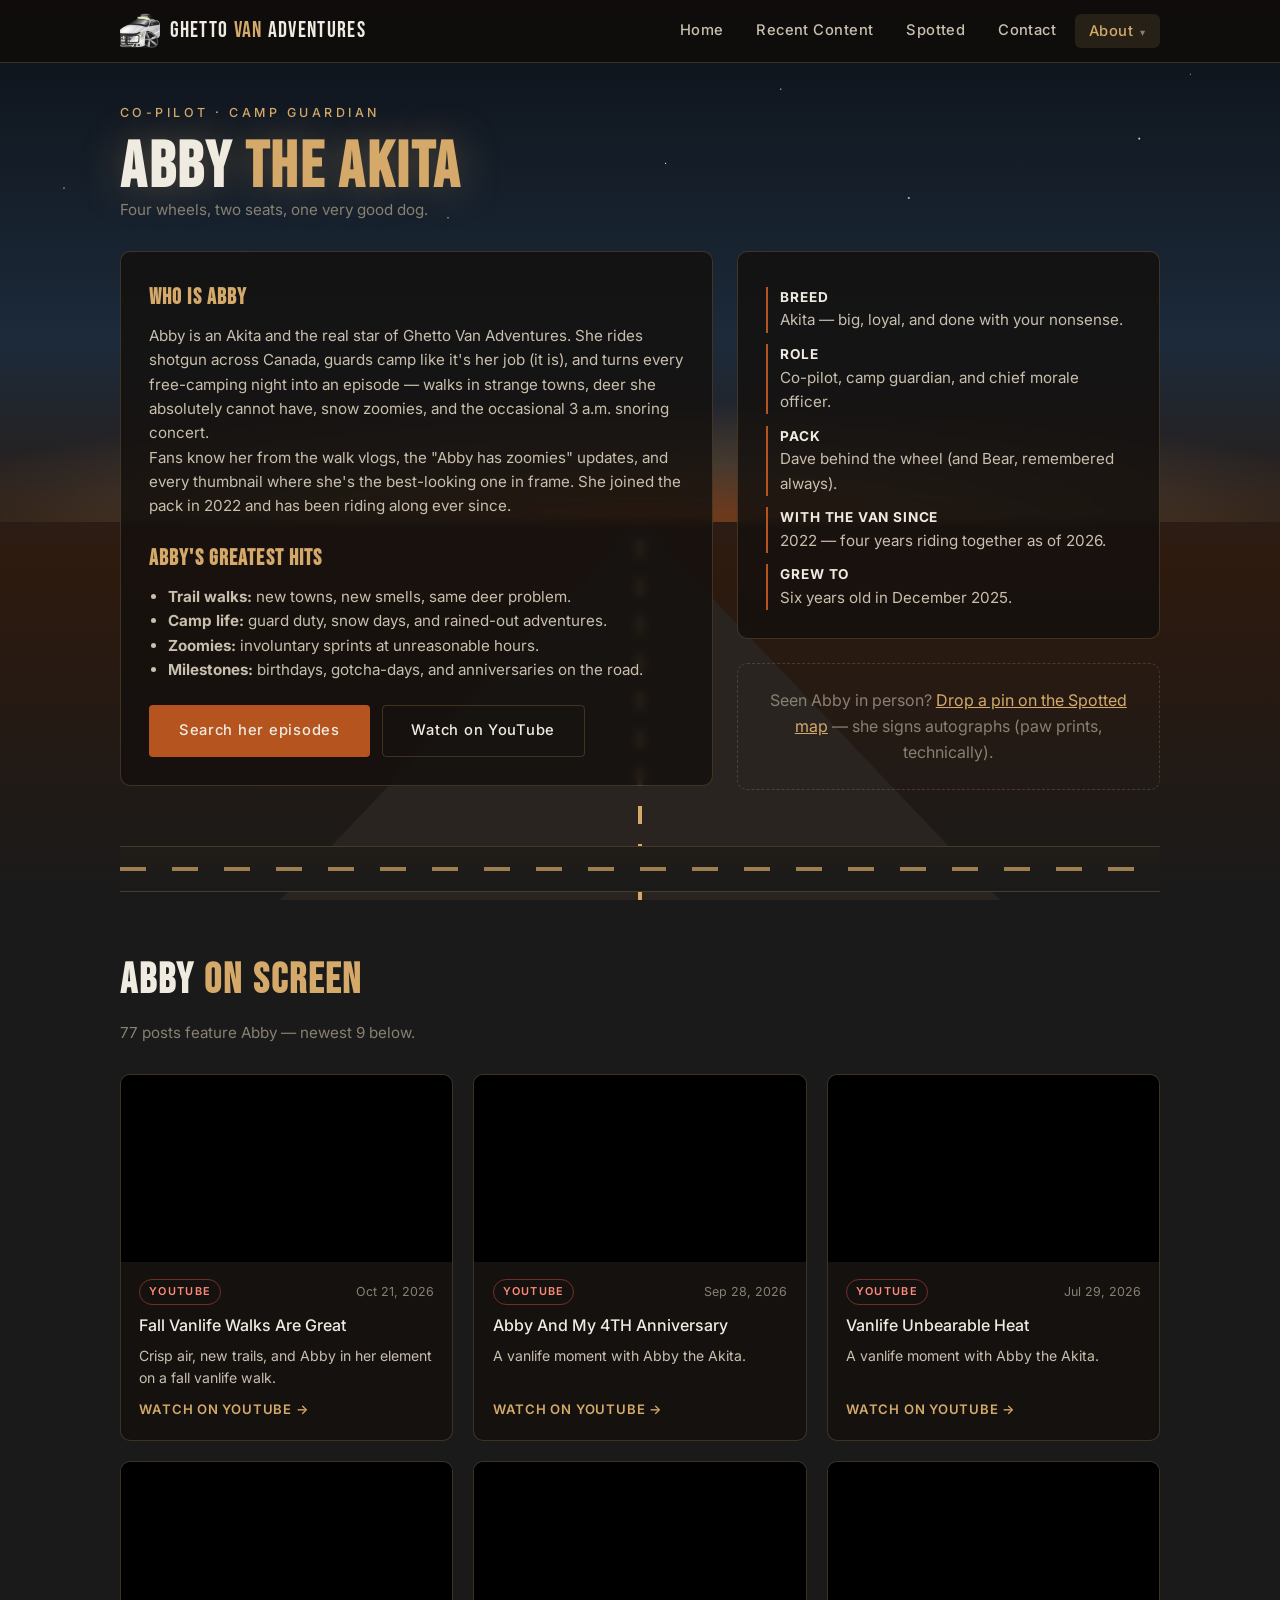
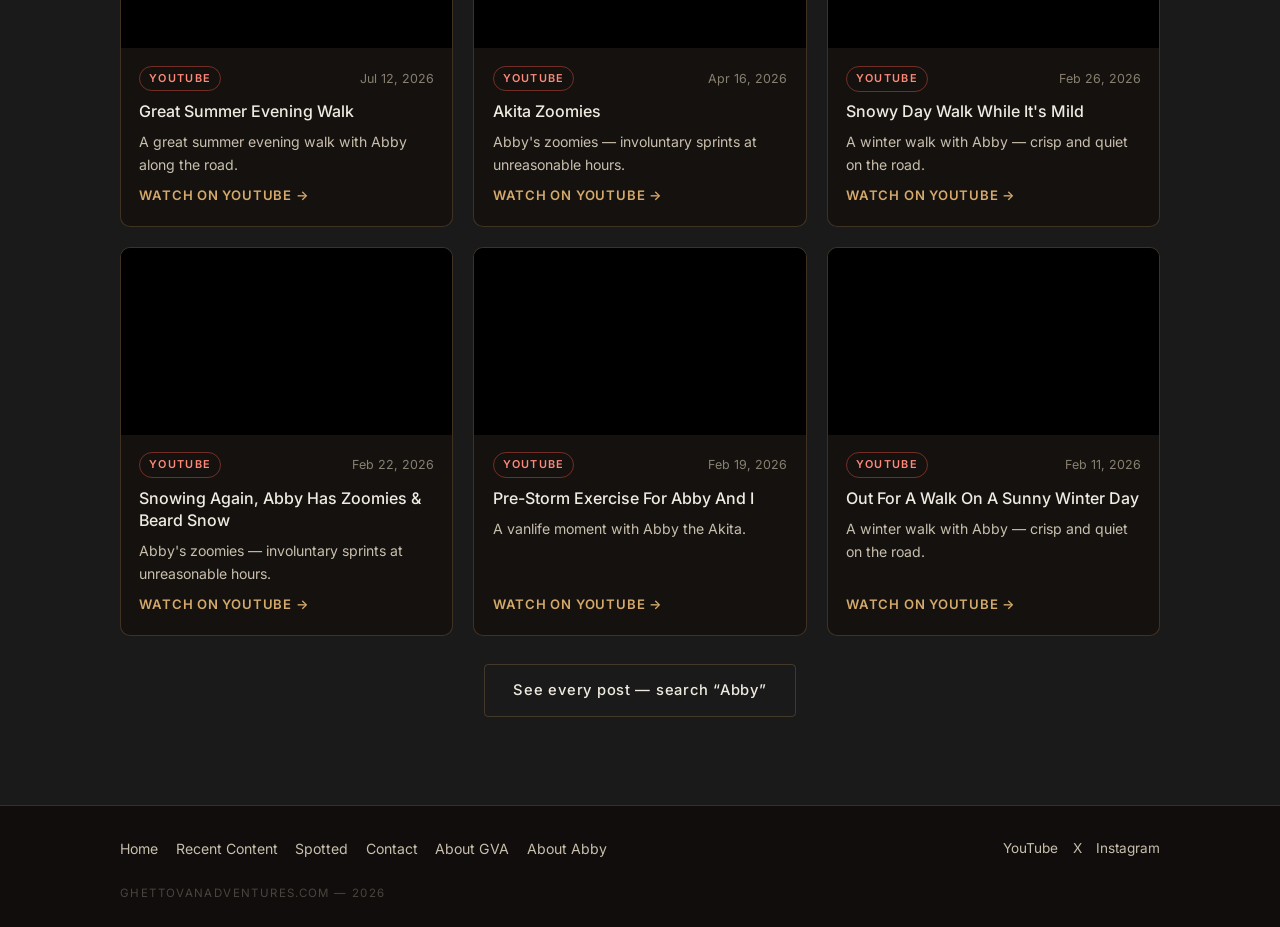
==== commit 7bee9c32: "Update years of companionship in abby.html" ====
--- a/abby.html
+++ b/abby.html
@@ -88,7 +88,7 @@
                 <li><strong>Breed</strong>Akita — big, loyal, and done with your nonsense.</li>
                 <li><strong>Role</strong>Co-pilot, camp guardian, and chief morale officer.</li>
                 <li><strong>Pack</strong>Dave behind the wheel (and Bear, remembered always).</li>
-                <li><strong>With the van since</strong>2022 — three years riding together as of 2025.</li>
+                <li><strong>With the van since</strong>2022 — four years riding together as of 2026.</li>
                 <li><strong>Grew to</strong>Six years old in December 2025.</li>
               </ul>
             </div>
